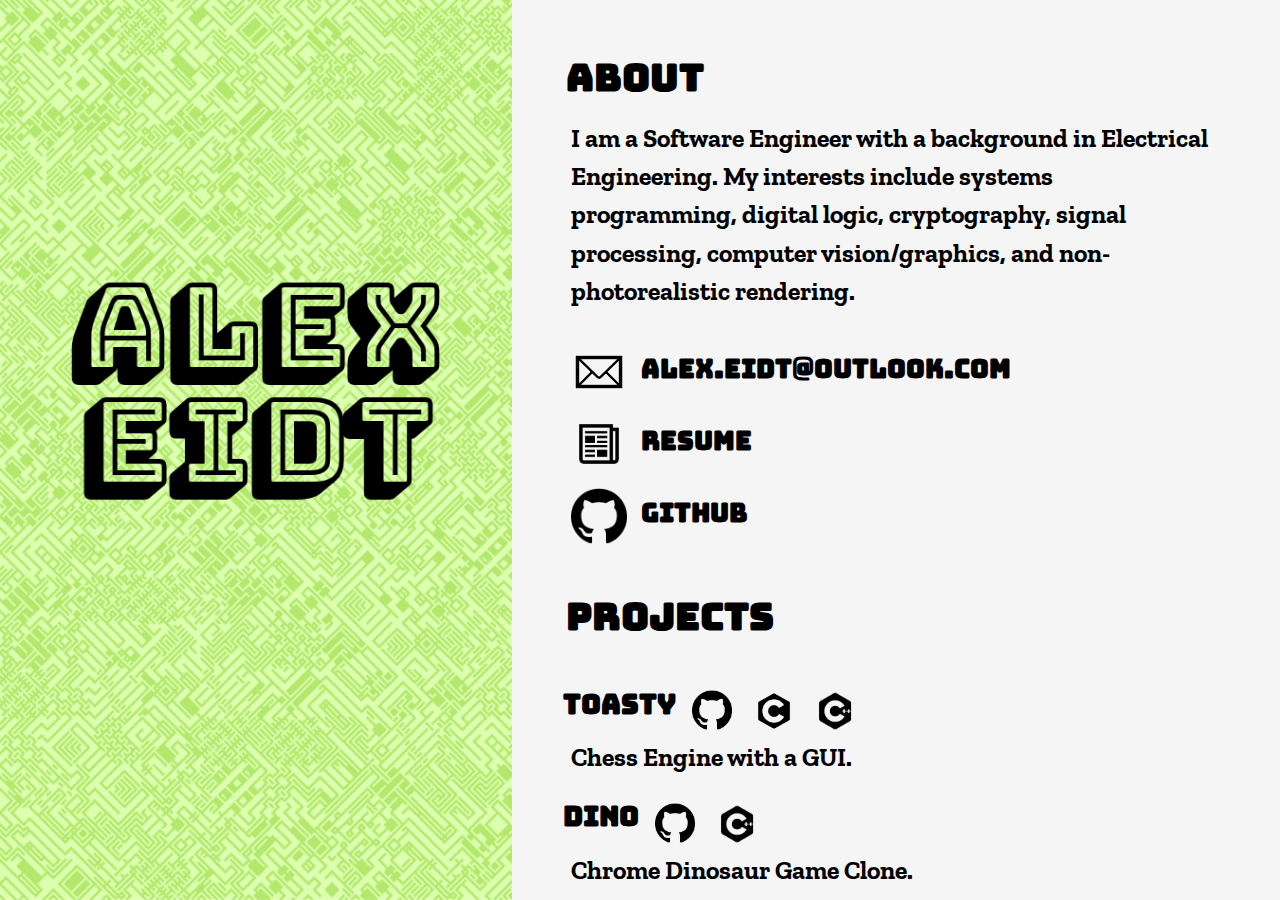
==== index.html @ 81f9ad41 "Preload background" ====
<!DOCTYPE html>
<html>
<head>
    <title>Alex Eidt</title>

    <link rel="preconnect" href="https://fonts.googleapis.com">
    <link rel="preconnect" href="https://fonts.gstatic.com" crossorigin>
    <link href="https://fonts.googleapis.com/css2?family=Zilla+Slab&display=swap" rel="stylesheet">

    <!--BootStrap-->
    <meta name="viewport" content="width=device-width, initial-scale=1">
    <script
        src="https://code.jquery.com/jquery-3.3.1.js"
        integrity="sha256-2Kok7MbOyxpgUVvAk/HJ2jigOSYS2auK4Pfzbm7uH60="
        crossorigin="anonymous">
    </script>
    <link rel="stylesheet" href="https://maxcdn.bootstrapcdn.com/bootstrap/4.3.1/css/bootstrap.min.css">
    <script src="https://maxcdn.bootstrapcdn.com/bootstrap/4.3.1/js/bootstrap.min.js"></script>
    <link rel="stylesheet" id="stylesheet" type="text/css" href="style.css">

    <link rel="icon" type="image/png" href="Icons/favicon.png"/>
    <script src="script.js"></script>

    <!--Preload Background Image-->
    <link rel="preload" as="image" href="pattern.png" />

</head>
<body onmousemove="drawCube(event);">
    <div class="container left">
        <div class="left-text">Alex Eidt</div>
    </div>
    <div class="container right">
        <div class="altHeader">
            <h1 data-heading="Slide">Alex Eidt</h1>
            <hr />
        </div>
        <h2>About</h2>
        <p>
            I am a Software Engineer with a background in Electrical Engineering.
            My interests include systems programming, digital logic, cryptography, signal processing, computer vision/graphics, and non-photorealistic rendering.
        </p>
        <div class="iconStack">
            <div>
                <a href="mailto:alex.eidt@outlook.com">
                    <img class="largeIcon" src="Icons/email.png" title="Email" alt="Email Icon" onmouseover="this.src='Icons/email-extended.png'" onmouseout="this.src='Icons/email.png'" />
                </a>
                <a class="removeOnMedium" href="mailto:alex.eidt@outlook.com">alex.eidt@outlook.com</a>
            </div>
            <div>
                <a href="Resume.pdf" target="_blank">
                    <img class="largeIcon" src="Icons/newspaper.png" title="Resume" alt="Resume Icon" />
                </a>
                <a class="removeOnMedium" href="Resume.pdf" target="_blank">Resume</a>
            </div>
            <div>
                <a href="https://github.com/AlexEidt" target="_blank">
                    <img class="largeIcon" src="Icons/github.png" title="GitHub" alt="GitHub Icon" />
                </a>
                <a class="removeOnMedium" href="https://github.com/AlexEidt" target="_blank">GitHub</a>
            </div>
            <!-- <div>
                <a href="https://www.youtube.com/channel/UCubwVFC0Vs1LnA7ZYpCWXew/featured" target="_blank">
                    <img class="largeIcon" src="Icons/youtube.png" title="YouTube" alt="YouTube Icon" />
                </a>
                <a class="removeOnMedium" href="https://www.youtube.com/channel/UCubwVFC0Vs1LnA7ZYpCWXew/featured" target="_blank">YouTube</a>
            </div> -->
        </div>
        <br />
        <div style="display: flex">
            <h2>Projects</h2>
            <canvas id="canvas"></canvas>
        </div>
        <br />
        <!-- <div class="projectHeader">
            <h3>Cube</h3>
            <div>
                <a href="https://github.com/AlexEidt/Cube" target="_blank">
                    <img class="projectIcon" src="Icons/github.png" title="Check out the project on GitHub!" alt="GitHub Icon" />
                </a>
                <img class="projectIcon" src="Icons/python.png" title="Built with Python" alt="Python Logo" />
            </div>
        </div>
        <p>
            Rotating Cubes and Tesseracts.
        </p> -->
        <div class="projectHeader">
            <h3>Toasty</h3>
            <div>
                <a href="https://github.com/AlexEidt/Toasty" target="_blank">
                    <img class="projectIcon" src="Icons/github.png" title="Check out the project on GitHub!" alt="GitHub Icon" />
                </a>
                <img class="projectIcon" src="Icons/C.png" title="Built with C" alt="C Logo" />
                <img class="projectIcon" src="Icons/C++.png" title="Built with C++" alt="C++ Logo" />
            </div>
        </div>
        <p>
            Chess Engine with a GUI.
        </p>
        <div class="projectHeader">
            <h3>Dino</h3>
            <div>
                <a href="https://github.com/AlexEidt/Dino" target="_blank">
                    <img class="projectIcon" src="Icons/github.png" title="Check out the project on GitHub!" alt="GitHub Icon" />
                </a>
                <!-- <a href="https://youtu.be/AWFPby-Scac" target="_blank">
                    <img class="projectIcon" src="Icons/youtube.png" title="Check out the project on YouTube!" alt="Youtube Icon" />
                </a> -->
                <img class="projectIcon" src="Icons/C++.png" title="Built with C++" alt="C++ Logo" />
            </div>
        </div>
        <p>
            Chrome Dinosaur Game Clone.
        </p>

        <div class="projectHeader">
            <h3>aio</h3>
            <div>
                <a href="https://github.com/AlexEidt/aio" target="_blank">
                    <img class="projectIcon" src="Icons/github.png" title="Check out the project on GitHub!" alt="GitHub Icon" />
                </a>
                <img class="largeIcon" src="Icons/golang.png" title="Built with Go" alt="Go Logo" />
            </div>
        </div>
        <p>
            An Audio I/O Library to Read, Write and Play Audio using
            <a href="https://ffmpeg.org/ffmpeg.html" target="_blank">FFmpeg</a>,
            <a href="https://ffmpeg.org/ffprobe.html" target="_blank">FFprobe</a> and
            <a href="https://ffmpeg.org/ffplay.html" target="_blank">FFplay</a>.
        </p>

        <div class="projectHeader">
            <h3>qr</h3>
            <div>
                <a href="https://github.com/AlexEidt/qr" target="_blank">
                    <img class="projectIcon" src="Icons/github.png" title="Check out the project on GitHub!" alt="GitHub Icon" />
                </a>
                <!-- <a href="https://youtube.com/shorts/8UkQl_EF1aU" target="_blank">
                    <img class="projectIcon" src="Icons/youtube.png" title="Check out the project on YouTube!" alt="Youtube Icon" />
                </a> -->
                <img class="largeIcon" src="Icons/golang.png" title="Built with Go" alt="Go Logo" />
            </div>
        </div>
        <p>
            QR Code Generator built in pure Go.
        </p>

        <div class="projectHeader">
            <h3>Fractal Explorer</h3>
            <div>
                <a href="https://github.com/AlexEidt/Fractal-Explorer" target="_blank">
                    <img class="projectIcon" src="Icons/github.png" title="Check out the project on GitHub!" alt="GitHub Icon" />
                </a>
                <!-- <a href="https://youtu.be/YYDI2-Y84Co" target="_blank">
                    <img class="projectIcon" src="Icons/youtube.png" title="Check out the project on YouTube!" alt="Youtube Icon" />
                </a> -->
                <img class="projectIcon" src="Icons/python.png" title="Built with Python" alt="Python Logo" />
            </div>
        </div>
        <p>
            Escape-Time Fractal Explorer for Mandelbrot and Julia Sets.
        </p>

        <div class="projectHeader">
            <h3>Quart</h3>
            <div>
                <a href="https://github.com/AlexEidt/Quart" target="_blank">
                    <img class="projectIcon" src="Icons/github.png" title="Check out the project on GitHub!" alt="GitHub Icon" />
                </a>
                <!-- <a href="https://youtu.be/5lEGKCecT-Q" target="_blank">
                    <img class="projectIcon" src="Icons/youtube.png" title="Check out the project on YouTube!" alt="Youtube Icon" />
                </a> -->
                <img class="projectIcon" src="Icons/python.png" title="Built with Python" alt="Python Logo" />
            </div>
        </div>
        <p>
            Quadtree Image Art.
        </p>

        <div class="projectHeader">
            <h3>Pencil</h3>
            <div>
                <a href="https://github.com/AlexEidt/Pencil" target="_blank">
                    <img class="projectIcon" src="Icons/github.png" title="Check out the project on GitHub!" alt="GitHub Icon" />
                </a>
                <!-- <a href="https://youtu.be/1DDuwrpiAt8" target="_blank">
                    <img class="projectIcon" src="Icons/youtube.png" title="Check out the project on YouTube!" alt="Youtube Icon" />
                </a> -->
                <img class="projectIcon" src="Icons/kotlin.png" title="Built with Kotlin" alt="Kotlin Logo" />
            </div>
        </div>
        <p>
            Pencil Sketch Renderer.
        </p>

        <!-- <div class="projectHeader">
            <a href="https://alexeidt.github.io/EE475/kickstarter.html" target="_blank">
                <h3>PillPal</h3>
            </a>
            <div>
                <img class="projectIcon" src="Icons/flutter.png" title="Built with Flutter" alt="Flutter Logo" />
            </div>
        </div>
        <p>
            For my <a href="https://alexeidt.pythonanywhere.com/EE475" target="_blank">EE475</a> class,
            my team and I created a smart Pill Bottle called PillPal. It is a physical pill bottle and app
            combination that monitors medication usage and provides a smart reminder system.
            It has a bluetooth module that can be used to locate the bottle via the app if it is lost.
            I was the lead app developer for this project.
        </p> -->

        <div class="projectHeader">
            <h3>CPU</h3>
            <div>
                <!--
                <a href="https://github.com/AlexEidt/CPU" target="_blank">
                    <img class="projectIcon" src="Icons/github.png" title="Check out the project on GitHub!" alt="GitHub Icon" />
                </a>-->
                <img class="largeIcon" src="Icons/verilog.png" title="Built with System Verilog" alt="System Verilog Logo" />
            </div>
        </div>
        <p>
            For my <a href="https://alexeidt.pythonanywhere.com/EE469/" target="_blank">EE 469</a> class,
            I built a 64-Bit 5 Stage Pipelined ARM CPU.
        </p>

        <div class="projectHeader">
            <h3>Vidio</h3>
            <div>
                <a href="https://github.com/AlexEidt/Vidio" target="_blank">
                    <img class="projectIcon" src="Icons/github.png" title="Check out the project on GitHub!" alt="GitHub Icon" />
                </a>
                <img class="largeIcon" src="Icons/golang.png" title="Built with Go" alt="Go Logo" />
            </div>
        </div>
        <p>
            Simple, Cross-Platform Video I/O and Streaming library using <a href="https://www.ffmpeg.org/" target="_blank">FFmpeg</a>.
        </p>

        <!-- <div class="projectHeader">
            <h3>Amaze</h3>
            <div>
                <a href="https://github.com/AlexEidt/Amaze" target="_blank">
                    <img class="projectIcon" src="Icons/github.png" title="Check out the project on GitHub!" alt="GitHub Icon" />
                </a>
                <a href="https://youtu.be/RDQ7rYMY5eg" target="_blank">
                    <img class="projectIcon" src="Icons/youtube.png" title="Check out the project on YouTube!" alt="Youtube Icon" />
                </a>
                <img class="largeIcon" src="Icons/golang.png" title="Built with Go" alt="Go Logo" />
            </div>
        </div>
        <p>
            A Maze Pattern generator using the <a href="http://mazeletter.xyz/" target="_blank">MazeLetter</a> font.
        </p> -->

        <div class="projectHeader">
            <h3>Karve</h3>
            <div>
                <a href="https://github.com/AlexEidt/Karve" target="_blank">
                    <img class="projectIcon" src="Icons/github.png" title="Check out the project on GitHub!" alt="GitHub Icon" />
                </a>
                <!-- <a href="https://youtu.be/-oTGqBRkdy0" target="_blank">
                    <img class="projectIcon" src="Icons/youtube.png" title="Check out the project on YouTube!" alt="Youtube Icon" />
                </a> -->
                <img class="projectIcon" src="Icons/java.png" title="Built with Java" alt="Java Logo" />
            </div>
        </div>
        <p>
            Real-time Seam Carving with object removal.
        </p>

        <div class="projectHeader">
            <h3>ASCII Video</h3>
            <div>
                <a href="https://github.com/AlexEidt/ASCII-Video" target="_blank">
                    <img class="projectIcon" src="Icons/github.png" title="Check out the project on GitHub!" alt="GitHub Icon" />
                </a>
                <a href="https://youtu.be/SzqKClkCi_0" target="_blank">
                    <img class="projectIcon" src="Icons/youtube.png" title="Check out the project on YouTube!" alt="Youtube Icon" />
                </a>
                <img class="projectIcon" src="Icons/python.png" title="Built with Python" alt="Python Logo" />
            </div>
        </div>
        <p>
            A blazing fast ASCII Video and Image Renderer.
        </p>

        <div class="projectHeader">
            <h3>Side-Scroller</h3>
            <div>
                <!--
                <a href="https://github.com/AlexEidt/Side-Scroller" target="_blank">
                    <img class="projectIcon" src="Icons/github.png" title="Check out the project on GitHub!" alt="GitHub Icon" />
                </a>-->
                <a href="https://youtu.be/5JxGhRVQ_Ns" target="_blank">
                    <img class="projectIcon" src="Icons/youtube.png" title="Check out the project on YouTube!" alt="Youtube Icon" />
                </a>
                <img class="largeIcon" src="Icons/verilog.png" title="Built with System Verilog" alt="System Verilog Logo" />
            </div>
        </div>
        <p>
            For my <a href="https://alexeidt.pythonanywhere.com/EE371/" target="_blank">EE 371</a> final project,
            my partner and I implemented a side-scroller game on a FPGA on an Altera DE1 SoC board.
        </p>

        <div class="projectHeader">
            <h3>Game of Life Simulator</h3>
            <div>
                <a href="https://github.com/AlexEidt/Game-of-Life-Simulator" target="_blank">
                    <img class="projectIcon" src="Icons/github.png" title="Check out the project on GitHub!" alt="GitHub Icon" />
                </a>
                <!-- <a href="https://youtu.be/TAyOt6cEmAI" target="_blank">
                    <img class="projectIcon" src="Icons/youtube.png" title="Check out the project on YouTube!" alt="Youtube Icon" />
                </a> -->
                <img class="projectIcon" src="Icons/kotlin.png" title="Built with Kotlin" alt="Kotlin Icon" />
            </div>
        </div>
        <p>
            Conways Game of Life Simulator with image and video recording.
        </p>

        <!-- <div class="projectHeader">
            <a href= "https://github.com/AlexEidt/Directory-Grapher/wiki" target="_blank">
                <h3>Directory Grapher</h3>
            </a>
            <div>
                <a href="https://github.com/AlexEidt/Directory-Grapher" target="_blank">
                    <img class="projectIcon" src="Icons/github.png" title="Check out the project on GitHub!" alt="GitHub Icon" />
                </a>
                <a href="https://www.youtube.com/watch?v=zlxg3gx0A_0" target="_blank">
                    <img class="projectIcon" src="Icons/youtube.png" title="Check out the project on YouTube!" alt="Youtube Icon" />
                </a>
                <img class="projectIcon" src="Icons/python.png" title="Built with Python" alt="Python Icon" />
            </div>
        </div>
        <p>
            Recursively visualizes the structure of directories.
        </p> -->

        <!-- <div class="projectHeader">
            <h3>Website</h3>
            <div>
                <a href="https://github.com/AlexEidt/AlexEidt.github.io" target="_blank">
                    <img class="projectIcon" src="Icons/github.png" title="Check out the project on GitHub!" alt="GitHub Icon" />
                </a>
                <img class="projectIcon" src="Icons/javascript.png" title="Built with JavaScript" alt="JavaScript Icon" />
            </div>
        </div>
        <p>
            My Personal Website! A repository of information about me.
        </p> -->

        <div class="projectHeader">
            <h3>Word Search Generator</h3>
            <div>
                <a href="https://github.com/AlexEidt/WordSearch" target="_blank">
                    <img class="projectIcon" src="Icons/github.png" title="Check out the project on GitHub!" alt="GitHub Icon" />
                </a>
                <!-- <a href="https://youtu.be/Uo4lmT6xIDQ" target="_blank">
                    <img class="projectIcon" src="Icons/youtube.png" title="Check out the project on YouTube!" alt="Youtube Icon" />
                </a> -->
                <img class="projectIcon" src="Icons/python.png" title="Built with Python" alt="Python Icon" />
            </div>
        </div>
        <p>
            A Word Search Generator with a GUI.
        </p>

        <!-- <div class="projectHeader">
            <h3>Frogger</h3>
            <div>
                
                <a href="https://github.com/AlexEidt/Frogger" target="_blank">
                    <img class="projectIcon" src="Icons/github.png" title="Check out the project on GitHub!" alt="GitHub Icon" />
                </a>
                <a href="https://youtu.be/7PtEgpOFYQU" target="_blank">
                    <img class="projectIcon" src="Icons/youtube.png" title="Check out the project on YouTube!" alt="Youtube Icon" />
                </a>
                <img class="largeIcon" src="Icons/verilog.png" title="Built with System Verilog" alt="System Verilog Logo" />
            </div>
        </div>
        <p>
            Frogger is an old classic where the player needs to avoid oncoming traffic to safely cross the road.
            I chose to implement this game on a FPGA on an Altera DE1 SoC Board for my
            <a href="https://alexeidt.pythonanywhere.com/EE271/" target="_blank">EE 271</a> final project.
        </p> -->

        <div class="projectHeader">
            <a href="https://alexeidt.pythonanywhere.com/" target="_blank">
                <h3>UW Course Planner</h3>
            </a>
            <div>
                <a href="https://github.com/AlexEidt/UW-Course-Planner" target="_blank">
                    <img class="projectIcon" src="Icons/github.png" title="Check out the project on GitHub!" alt="GitHub Icon" />
                </a>
                <img class="projectIcon" src="Icons/python.png" title="Built with Python" alt="Python Icon" />
                <img class="projectIcon" src="Icons/javascript.png" title="Built with JavaScript" alt="Javascript Icon" />
                <img class="projectIcon" src="Icons/bootstrap.png" title="Built with Bootstrap" alt="Bootstrap Icon" />
            </div>
        </div>
        <p>
            A web app with geospatial schedule visualization on a campus map, recursive course prerequisite tree generation
            and course keyword search for courses offered at UW.
        </p>

        <!-- <div class="projectHeader">
            <h3>Basketball Statistics Tracking</h3>
            <div>
                <a href="https://github.com/AlexEidt/Basketball-Statistics-Tracking" target="_blank">
                    <img class="projectIcon" src="Icons/github.png" title="Check out the project on GitHub!" alt="GitHub Icon" />
                </a>
                <img class="projectIcon" src="Icons/java.png" title="Built with Java" alt="Java Icon" />
            </div>
        </div>
        <p>
            To keep track of player statistics for my Intramural Basketball Team, I built an application using
            Java Swing to create an intuitive UI for creating teams and adding statistics.
        </p> -->

        <h2>Interests</h2>
        <div style="padding: 0.5rem"></div>
        <div>
            <img class="largeIcon" src="Icons/basketball.png" alt="Basketball Icon" />
            Basketball.
        </div>
        <div>
            <img class="largeIcon" src="Icons/bvb.png" alt="Borussia Dortmund Logo" />
            Football. Dortmund!
        </div>
        <div>
            <img class="largeIcon" src="Icons/piano.png" alt="Piano Icon" onmouseover="this.src='Icons/piano-playing.gif'" onmouseout="this.src='Icons/piano.png'" />
            Piano.
        </div>
        <div>
            <img class="largeIcon" src="Icons/biking.png" alt="Bike Icon" />
            Biking. Exercise and exploration.
        </div>
        <div>
            <img class="largeIcon" src="Icons/python.png" alt="Python Icon" onmouseover="this.src='Icons/formalMagic.png'" onmouseout="this.src='Icons/python.png'" />
            Coding. Go, Python, C, Kotlin.
        </div>
        <br />
        <br />
        The design of this website was inspired by <a href="http://sub.mersion.cc/" target="_blank">sub.mersion.cc</a>.
        <br />
        <br />
        <a href="https://creativecommons.org/licenses/by/4.0/" id="copyright" target="_blank">&copy Alex Eidt</a>
        <br />
    </div>
</body>
</html>
---- style.css ----
html {
    max-width: 100%;
    overflow-x: hidden;
}

::selection {
    background: rgb(221, 255, 176); /* WebKit/Blink Browsers */
  }
::-moz-selection {
    background: rgb(221, 255, 176); /* Gecko Browsers */
}

/* bungee-regular - latin */
@font-face {
    font-family: 'Bungee';
    font-style: normal;
    src: url('Fonts/bungee-v11-latin-regular.eot'); /* IE9 Compat Modes */
    src: local(''),
         url('Fonts/bungee-v11-latin-regular.eot?#iefix') format('embedded-opentype'), /* IE6-IE8 */
         url('Fonts/bungee-v11-latin-regular.woff2') format('woff2'), /* Super Modern Browsers */
         url('Fonts/bungee-v11-latin-regular.woff') format('woff'), /* Modern Browsers */
         url('Fonts/bungee-v11-latin-regular.ttf') format('truetype'), /* Safari, Android, iOS */
         url('Fonts/bungee-v11-latin-regular.svg#Bungee') format('svg'); /* Legacy iOS */
}

/* bungee-shade-regular - latin */
@font-face {
    font-family: 'Bungee Shade';
    font-style: normal;
    src: url('Fonts/bungee-shade-v11-latin-regular.eot'); /* IE9 Compat Modes */
    src: local(''),
         url('Fonts/bungee-shade-v11-latin-regular.eot?#iefix') format('embedded-opentype'), /* IE6-IE8 */
         url('Fonts/bungee-shade-v11-latin-regular.woff2') format('woff2'), /* Super Modern Browsers */
         url('Fonts/bungee-shade-v11-latin-regular.woff') format('woff'), /* Modern Browsers */
         url('Fonts/bungee-shade-v11-latin-regular.ttf') format('truetype'), /* Safari, Android, iOS */
         url('Fonts/bungee-shade-v11-latin-regular.svg#BungeeShade') format('svg'); /* Legacy iOS */
  }

body {
    font-family: 'Zilla Slab', sans-serif;
    color: black;
    font-size: 1.6rem;
    font-weight: bold;
    background-color: whitesmoke;
    margin: 0;
    transition: 0.7s;
}

canvas {
    /* background-color:#5896ec; */
    background-color: rgba(0, 0, 0, 0);
    height: 3rem;
}

.container {
    height: 100%;
    position: fixed;
    z-index: 1;
    top: 0;
}
  
/* Left side. */
.left {
    left: 0;
    display: flex;
    height: 100%;
    width: 0%;

    padding-top: 30vh;
    padding-bottom: 5rem;
    background-image: url('pattern.png');

    /* Alternate Background Colors. */
    /*background-color: #ff4040;*/
    /*background-color: #0004ff;*/
    /*background-color: black;*/
    /*background-color: #c9cf86;*/
    /*background-color: #766d7a;*/
    /*background-color: #f59642;
    /*background-color: #5896ec;*/

    background-size: cover;
    background-repeat: repeat-x;
    background-position: center;
    will-change: transform;
    
    color: black;
    overflow-y: scroll;
    display: block;
    transform: '';
}

.left-text {
    text-align: center;
    font-size: 9vw;
    font-family: 'Bungee Shade', sans-serif;
    line-height: 1;
    animation: fadein 4s;
    -moz-animation: fadein 4s; /* Firefox */
    -webkit-animation: fadein 4s; /* Safari and Chrome */
    -o-animation: fadein 4s; /* Opera */
}

@keyframes fadein {
    from { opacity: 0; }
    to   { opacity: 1; }
}

/* Firefox < 16 */
@-moz-keyframes fadein {
    from { opacity: 0; }
    to   { opacity: 1; }
}

/* Safari, Chrome and Opera > 12.1 */
@-webkit-keyframes fadein {
    from { opacity: 0; }
    to   { opacity: 1; }
}

/* Internet Explorer */
@-ms-keyframes fadein {
    from { opacity: 0; }
    to   { opacity: 1; }
}

/* Right side. */
.right {
    right: 0;
    width: 100%;
    padding: 2em;
    background-color: whitesmoke;
    overflow-y: scroll;
    z-index: 1;
    transition: '';
    background-size: 40em;
}

/* Hide scrollbar for Chrome, Safari and Opera. */
.left::-webkit-scrollbar, .right::-webkit-scrollbar {
    display: none;
}

h1 {
    font-family: 'Bungee', sans-serif;
    text-align: center;
    font-weight: bolder;
    color: black;
    padding-top: 5vh;
    padding-bottom: 1vh;
    font-size: 3.5rem;
}

h2 {
    font-family: 'Bungee', sans-serif;
    font-weight: bold;
    font-size: 2.4rem;
    padding: 0.2rem;
    display: inline-block;
    position: relative;
}

h2:after {
    content: '';
    position: absolute;
    width: 100%;
    transform: scaleX(0);
    height: 0.4rem;
    bottom: 0;
    left: 0;
    background-color: black;
    transform-origin: bottom right;
    transition: transform 0.25s ease-out;
}
  
h2:hover:after {
    transform: scaleX(1);
    transform-origin: bottom left;
}

h3 {
    font-family: 'Bungee', sans-serif;
    font-weight: bold;
    font-size: 1.7rem;
}

hr {
    border: 2px solid black;
}

p {
    padding: 0.5rem;
}

/* Email, Resume, GitHub, LinkedIn and Hobbies Icons. */
img.largeIcon {
    width: 4.5rem;
    padding: 0.5rem;
}

a:link, a:active, a:hover, a:visited {
    font-family: 'Bungee', sans-serif;
    color: inherit;
    text-decoration: none;
    font-weight: bold;
}

a:hover {
    font-style: italic;
}

/* Image links get hover effect. */
a img:hover, .blurOnHover:hover {
    transition: 0.4s;
    -webkit-filter: blur(1px);
    filter: blur(1px);
    cursor: pointer;
}

/* Icons that are inverted get blur hover effect. */
.invertedLink:hover {
    /* The following filters approximate the "whitesmoke" color. */
    transition: 0.4s;
    -webkit-filter: blur(1px) invert(100%) sepia(3%) saturate(77%) hue-rotate(355deg) brightness(111%) contrast(92%);
    filter: blur(1px) invert(100%) sepia(3%) saturate(77%) hue-rotate(355deg) brightness(111%) contrast(92%);
    cursor: pointer;
}

/* Elements to remove on various screen sizes. */
.removeOnSmall, .removeOnMedium, .removeOnLarge {
    display: none;
}

/* Alt header appears on smaller screen sizes/ */
div.altHeader {
    font-family: 'Bungee', sans-serif;
    font-size: 15vw;
    line-height: 1;
    display: block;
}

/* Email, Resume, GitHub, LinkedIn and Hobbies Icons. */
div.iconStack {
    display: flex;
    flex-wrap: wrap;
}

/* Project Header with Icons. */
div.projectHeader {
    display: block;
}

/* Project Icons. */
img.projectIcon {
    width: 3.5rem;
    max-height: 2.5rem;
    padding-left: 1rem;
}

/* For images that should be inverted. */
.invert {
    /* The following filters approximate the "whitesmoke" color. */
    -webkit-filter: invert(100%) sepia(3%) saturate(77%) hue-rotate(355deg) brightness(111%) contrast(92%);
    filter: invert(100%) sepia(3%) saturate(77%) hue-rotate(355deg) brightness(111%) contrast(92%);
}

/* For elements that should be centered. */
.centered {
    display: block;
    margin-left: auto;
    margin-right: auto;
}

/* For elements whose text should be centered. */
.text-center {
    text-align: center;
}

/* Elements to be hidden. */
.hidden {
    display: none;
}

/* Reformat website for smaller screen sizes */
@media only screen and (min-width: 550px) {
    .left {
        width: 40%;
        transition: width 2s;
    }
    .right {
        width: 60%;
        background: whitesmoke;
        transition: width 2s;
    }
    h1 {
        font-size: 3.5rem;
        padding-top: 30vh;
        color: inherit;
    }
    div.altHeader {
        display: none;
    }
    img.mainFrame {
        padding-top: 35vh;
        width: 75%;
    }
    /* Elements that act as links, but aren't. */
    .link {
        color: inherit;
        text-decoration: none;
        font-weight: bold;
    }
    .link:hover {
        font-style: italic;
        cursor: pointer;
    }
    .removeOnSmall {
        display: inline;
    }
}

@media only screen and (min-width: 650px) {
    .removeOnMedium {
        display: inline;
    }
    div.iconStack {
        display: block;
    }
}

/* Shift Project Icons underneath Project Headers. */
@media only screen and (min-width: 950px) {
    div.projectHeader {
        display: flex;
    }
    .left-content {
        width: 85%;
    }
    .removeOnLarge {
        display: inline;
    }
    .addOnLarge {
        display: none;
    }
}
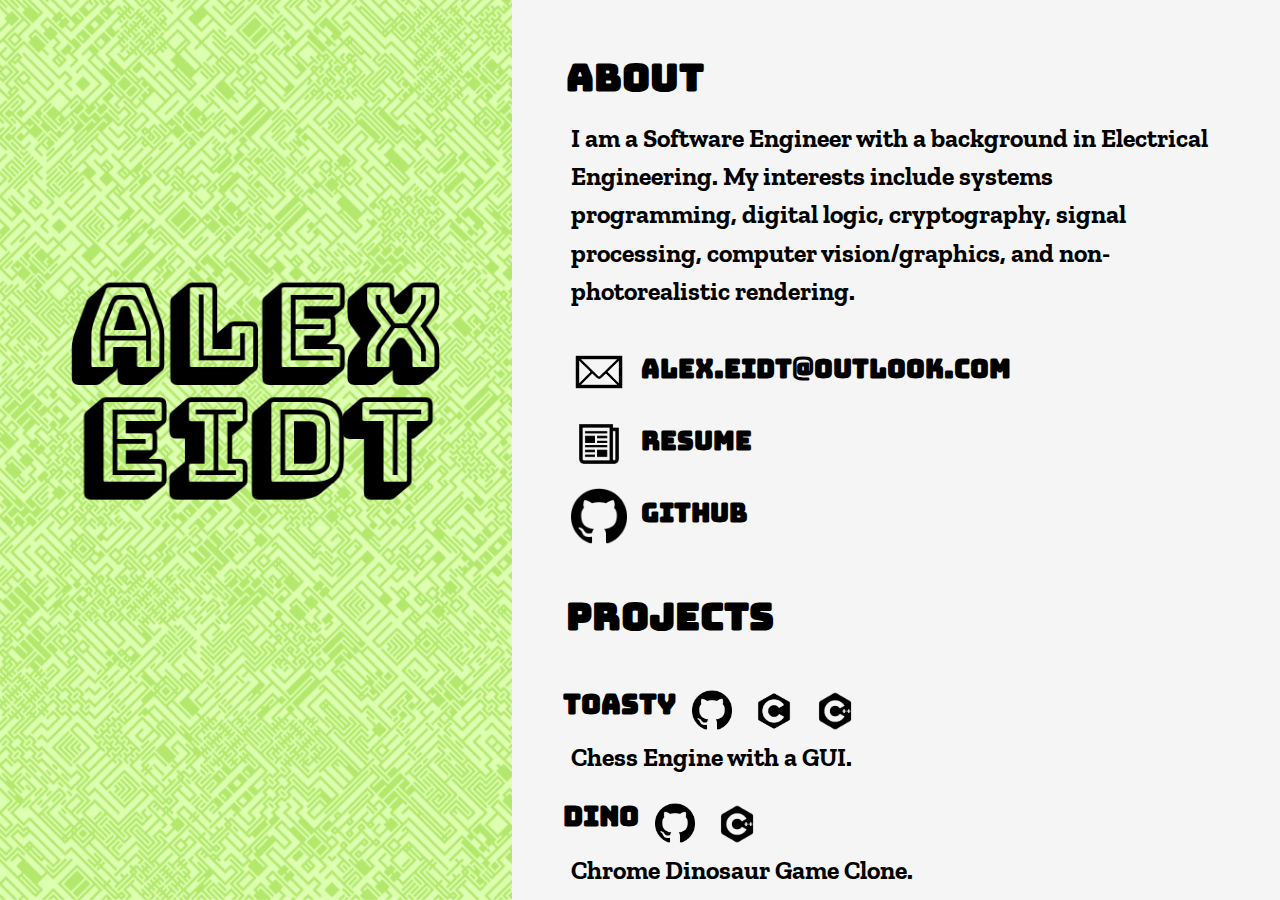
==== commit f65a367f: "Added QR Code" ====
--- a/index.html
+++ b/index.html
@@ -23,7 +23,7 @@
 
     <!--Preload Background Image-->
     <link rel="preload" as="image" href="pattern.png" />
-
+ 
 </head>
 <body onmousemove="drawCube(event);">
     <div class="container left">
@@ -84,7 +84,12 @@
             Rotating Cubes and Tesseracts.
         </p> -->
         <div class="projectHeader">
-            <h3>Toasty</h3>
+            <h3 class="link">
+                Toasty
+                <span>
+                    <video poster="Projects/Chess.png"></video>
+                </span>
+            </h3>
             <div>
                 <a href="https://github.com/AlexEidt/Toasty" target="_blank">
                     <img class="projectIcon" src="Icons/github.png" title="Check out the project on GitHub!" alt="GitHub Icon" />
@@ -97,7 +102,14 @@
             Chess Engine with a GUI.
         </p>
         <div class="projectHeader">
-            <h3>Dino</h3>
+            <h3 class="link">
+                Dino
+                <span>
+                    <video controls preload="auto">
+                        <source src="Projects/Dino.mp4" type="video/mp4">
+                    </video>
+                </span>
+            </h3>
             <div>
                 <a href="https://github.com/AlexEidt/Dino" target="_blank">
                     <img class="projectIcon" src="Icons/github.png" title="Check out the project on GitHub!" alt="GitHub Icon" />
@@ -129,7 +141,12 @@
         </p>
 
         <div class="projectHeader">
-            <h3>qr</h3>
+            <h3 class="link">
+                qr
+                <span>
+                    <video poster="Projects/QR.png"></video>
+                </span>
+            </h3>
             <div>
                 <a href="https://github.com/AlexEidt/qr" target="_blank">
                     <img class="projectIcon" src="Icons/github.png" title="Check out the project on GitHub!" alt="GitHub Icon" />
@@ -145,40 +162,54 @@
         </p>
 
         <div class="projectHeader">
-            <h3>Fractal Explorer</h3>
+            <h3 class="link">
+                Fractal Explorer
+                <span>
+                    <video poster="Projects/Fractals.png"></video>
+                </span>
+            </h3>
             <div>
                 <a href="https://github.com/AlexEidt/Fractal-Explorer" target="_blank">
                     <img class="projectIcon" src="Icons/github.png" title="Check out the project on GitHub!" alt="GitHub Icon" />
                 </a>
-                <!-- <a href="https://youtu.be/YYDI2-Y84Co" target="_blank">
+                <a href="https://youtu.be/YYDI2-Y84Co" target="_blank">
+                    <img class="projectIcon" src="Icons/youtube.png" title="Check out the project on YouTube!" alt="Youtube Icon" />
+                </a>
+                <img class="projectIcon" src="Icons/python.png" title="Built with Python" alt="Python Logo" />
+            </div>
+        </div>
+        <p>
+            Escape-Time Fractal Explorer for Mandelbrot and Julia Sets.
+        </p>
+
+        <div class="projectHeader">
+            <h3 class="link">
+                Quart
+                <span>
+                    <video poster="Projects/Quart.png"></video>
+                </span>
+            </h3>
+            <div>
+                <a href="https://github.com/AlexEidt/Quart" target="_blank">
+                    <img class="projectIcon" src="Icons/github.png" title="Check out the project on GitHub!" alt="GitHub Icon" />
+                </a>
+                <!-- <a href="https://youtu.be/5lEGKCecT-Q" target="_blank">
                     <img class="projectIcon" src="Icons/youtube.png" title="Check out the project on YouTube!" alt="Youtube Icon" />
                 </a> -->
                 <img class="projectIcon" src="Icons/python.png" title="Built with Python" alt="Python Logo" />
             </div>
         </div>
         <p>
-            Escape-Time Fractal Explorer for Mandelbrot and Julia Sets.
-        </p>
-
-        <div class="projectHeader">
-            <h3>Quart</h3>
-            <div>
-                <a href="https://github.com/AlexEidt/Quart" target="_blank">
-                    <img class="projectIcon" src="Icons/github.png" title="Check out the project on GitHub!" alt="GitHub Icon" />
-                </a>
-                <!-- <a href="https://youtu.be/5lEGKCecT-Q" target="_blank">
-                    <img class="projectIcon" src="Icons/youtube.png" title="Check out the project on YouTube!" alt="Youtube Icon" />
-                </a> -->
-                <img class="projectIcon" src="Icons/python.png" title="Built with Python" alt="Python Logo" />
-            </div>
-        </div>
-        <p>
             Quadtree Image Art.
         </p>
 
         <div class="projectHeader">
-            <h3>Pencil</h3>
-            <div>
+            <h3 class="link">
+                Pencil
+                <span>
+                    <video poster="Projects/Pencil.jpg"></video>
+                </span>
+            </h3>            <div>
                 <a href="https://github.com/AlexEidt/Pencil" target="_blank">
                     <img class="projectIcon" src="Icons/github.png" title="Check out the project on GitHub!" alt="GitHub Icon" />
                 </a>
@@ -192,22 +223,6 @@
             Pencil Sketch Renderer.
         </p>
 
-        <!-- <div class="projectHeader">
-            <a href="https://alexeidt.github.io/EE475/kickstarter.html" target="_blank">
-                <h3>PillPal</h3>
-            </a>
-            <div>
-                <img class="projectIcon" src="Icons/flutter.png" title="Built with Flutter" alt="Flutter Logo" />
-            </div>
-        </div>
-        <p>
-            For my <a href="https://alexeidt.pythonanywhere.com/EE475" target="_blank">EE475</a> class,
-            my team and I created a smart Pill Bottle called PillPal. It is a physical pill bottle and app
-            combination that monitors medication usage and provides a smart reminder system.
-            It has a bluetooth module that can be used to locate the bottle via the app if it is lost.
-            I was the lead app developer for this project.
-        </p> -->
-
         <div class="projectHeader">
             <h3>CPU</h3>
             <div>
@@ -253,23 +268,33 @@
         </p> -->
 
         <div class="projectHeader">
-            <h3>Karve</h3>
+            <h3 class="link">
+                Karve
+                <span>
+                    <video poster="Projects/Karve.jpg"></video>
+                </span>
+            </h3>
             <div>
                 <a href="https://github.com/AlexEidt/Karve" target="_blank">
                     <img class="projectIcon" src="Icons/github.png" title="Check out the project on GitHub!" alt="GitHub Icon" />
                 </a>
-                <!-- <a href="https://youtu.be/-oTGqBRkdy0" target="_blank">
-                    <img class="projectIcon" src="Icons/youtube.png" title="Check out the project on YouTube!" alt="Youtube Icon" />
-                </a> -->
+                <a href="https://youtu.be/-oTGqBRkdy0" target="_blank">
+                    <img class="projectIcon" src="Icons/youtube.png" title="Check out the project on YouTube!" alt="Youtube Icon" />
+                </a>
                 <img class="projectIcon" src="Icons/java.png" title="Built with Java" alt="Java Logo" />
             </div>
         </div>
         <p>
-            Real-time Seam Carving with object removal.
-        </p>
-
-        <div class="projectHeader">
-            <h3>ASCII Video</h3>
+            Real-time Seam Carving with object removal on a GUI.
+        </p>
+
+        <div class="projectHeader">
+            <h3 class="link">
+                ASCII Video
+                <span>
+                    <video poster="Projects/ASCII.jpg"></video>
+                </span>
+            </h3>
             <div>
                 <a href="https://github.com/AlexEidt/ASCII-Video" target="_blank">
                     <img class="projectIcon" src="Icons/github.png" title="Check out the project on GitHub!" alt="GitHub Icon" />
@@ -281,19 +306,26 @@
             </div>
         </div>
         <p>
-            A blazing fast ASCII Video and Image Renderer.
-        </p>
-
-        <div class="projectHeader">
-            <h3>Side-Scroller</h3>
+            A real-time color ASCII Video and Image renderer.
+        </p>
+
+        <div class="projectHeader">
+            <h3 class="link">
+                Side-Scroller
+                <span>
+                    <video controls preload="auto">
+                        <source src="Projects/Side-Scroller.mp4" type="video/mp4">
+                    </video>
+                </span>
+            </h3>
             <div>
                 <!--
                 <a href="https://github.com/AlexEidt/Side-Scroller" target="_blank">
                     <img class="projectIcon" src="Icons/github.png" title="Check out the project on GitHub!" alt="GitHub Icon" />
                 </a>-->
-                <a href="https://youtu.be/5JxGhRVQ_Ns" target="_blank">
-                    <img class="projectIcon" src="Icons/youtube.png" title="Check out the project on YouTube!" alt="Youtube Icon" />
-                </a>
+                <!-- <a href="https://youtu.be/5JxGhRVQ_Ns" target="_blank">
+                    <img class="projectIcon" src="Icons/youtube.png" title="Check out the project on YouTube!" alt="Youtube Icon" />
+                </a> -->
                 <img class="largeIcon" src="Icons/verilog.png" title="Built with System Verilog" alt="System Verilog Logo" />
             </div>
         </div>
@@ -303,19 +335,24 @@
         </p>
 
         <div class="projectHeader">
-            <h3>Game of Life Simulator</h3>
+            <h3 class="link">
+                Game of Life Simulator
+                <span>
+                    <video poster="Projects/GameofLife.png"></video>
+                </span>
+            </h3>
             <div>
                 <a href="https://github.com/AlexEidt/Game-of-Life-Simulator" target="_blank">
                     <img class="projectIcon" src="Icons/github.png" title="Check out the project on GitHub!" alt="GitHub Icon" />
                 </a>
-                <!-- <a href="https://youtu.be/TAyOt6cEmAI" target="_blank">
-                    <img class="projectIcon" src="Icons/youtube.png" title="Check out the project on YouTube!" alt="Youtube Icon" />
-                </a> -->
+                <a href="https://youtu.be/TAyOt6cEmAI" target="_blank">
+                    <img class="projectIcon" src="Icons/youtube.png" title="Check out the project on YouTube!" alt="Youtube Icon" />
+                </a>
                 <img class="projectIcon" src="Icons/kotlin.png" title="Built with Kotlin" alt="Kotlin Icon" />
             </div>
         </div>
         <p>
-            Conways Game of Life Simulator with image and video recording.
+            Conway's Game of Life Simulator with image and video recording.
         </p>
 
         <!-- <div class="projectHeader">
@@ -350,14 +387,19 @@
         </p> -->
 
         <div class="projectHeader">
-            <h3>Word Search Generator</h3>
+            <h3 class="link">
+                Word Search Generator
+                <span>
+                    <video poster="Projects/WordSearch.jpg"></video>
+                </span>
+            </h3>
             <div>
                 <a href="https://github.com/AlexEidt/WordSearch" target="_blank">
                     <img class="projectIcon" src="Icons/github.png" title="Check out the project on GitHub!" alt="GitHub Icon" />
                 </a>
-                <!-- <a href="https://youtu.be/Uo4lmT6xIDQ" target="_blank">
-                    <img class="projectIcon" src="Icons/youtube.png" title="Check out the project on YouTube!" alt="Youtube Icon" />
-                </a> -->
+                <a href="https://youtu.be/Uo4lmT6xIDQ" target="_blank">
+                    <img class="projectIcon" src="Icons/youtube.png" title="Check out the project on YouTube!" alt="Youtube Icon" />
+                </a>
                 <img class="projectIcon" src="Icons/python.png" title="Built with Python" alt="Python Icon" />
             </div>
         </div>
@@ -386,7 +428,12 @@
 
         <div class="projectHeader">
             <a href="https://alexeidt.pythonanywhere.com/" target="_blank">
-                <h3>UW Course Planner</h3>
+                <h3 class="link">
+                    UW Course Planner
+                    <span>
+                        <video poster="Projects/UW-Course-Planner.png"></video>
+                    </span>
+                </h3>
             </a>
             <div>
                 <a href="https://github.com/AlexEidt/UW-Course-Planner" target="_blank">
@@ -398,8 +445,8 @@
             </div>
         </div>
         <p>
-            A web app with geospatial schedule visualization on a campus map, recursive course prerequisite tree generation
-            and course keyword search for courses offered at UW.
+            A web app with geospatial schedule visualization and recursive course prerequisite tree generation for courses offered at the
+            University of Washington.
         </p>
 
         <!-- <div class="projectHeader">
--- a/style.css
+++ b/style.css
@@ -184,6 +184,30 @@
     font-size: 1.7rem;
 }
 
+h3 span video {
+    width: 50vw;
+    max-height: 35vw;
+}
+ 
+h3 span {
+    display: none;
+    animation: fadein 1s;
+    -moz-animation: fadein 1s; /* Firefox */
+    -webkit-animation: fadein 1s; /* Safari and Chrome */
+    -o-animation: fadein 1s; /* Opera */
+}
+
+h3:hover span {
+    background-color: black;
+    display: block;
+    position: absolute;
+    z-index: 1;
+    border: 0.6rem solid black;
+    border-radius: 0.5rem;
+    overflow: hidden;
+    box-shadow: 0 4px 8px 0 rgba(0, 0, 0, 0.5), 0 6px 20px 0 rgba(0, 0, 0, 0.49);
+}
+
 hr {
     border: 2px solid black;
 }
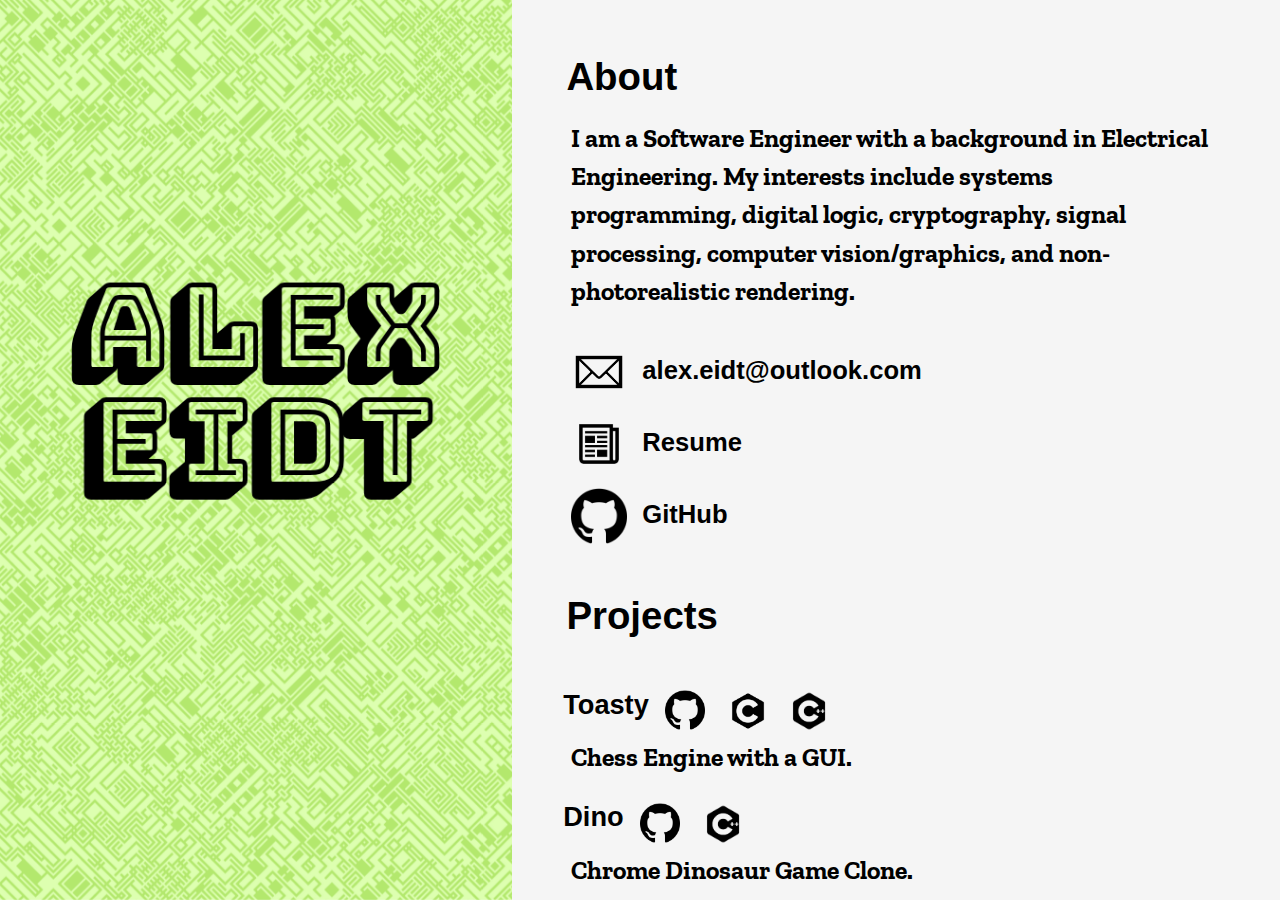
==== commit f9db3e46: "Font" ====
--- a/index.html
+++ b/index.html
@@ -200,7 +200,7 @@
             </div>
         </div>
         <p>
-            Quadtree Image Art.
+            Quadtree Image Compression.
         </p>
 
         <div class="projectHeader">
--- a/style.css
+++ b/style.css
@@ -142,7 +142,8 @@
 }
 
 h1 {
-    font-family: 'Bungee', sans-serif;
+    /* font-family: 'Bungee', sans-serif; */
+    font-family: 'Segoe UI', Tahoma, Geneva, Verdana, sans-serif;
     text-align: center;
     font-weight: bolder;
     color: black;
@@ -152,7 +153,8 @@
 }
 
 h2 {
-    font-family: 'Bungee', sans-serif;
+    /* font-family: 'Bungee', sans-serif; */
+    font-family: 'Segoe UI', Tahoma, Geneva, Verdana, sans-serif;
     font-weight: bold;
     font-size: 2.4rem;
     padding: 0.2rem;
@@ -179,7 +181,8 @@
 }
 
 h3 {
-    font-family: 'Bungee', sans-serif;
+    /* font-family: 'Bungee', sans-serif; */
+    font-family: 'Segoe UI', Tahoma, Geneva, Verdana, sans-serif;
     font-weight: bold;
     font-size: 1.7rem;
 }
@@ -223,7 +226,8 @@
 }
 
 a:link, a:active, a:hover, a:visited {
-    font-family: 'Bungee', sans-serif;
+    /* font-family: 'Bungee', sans-serif; */
+    font-family: 'Segoe UI', Tahoma, Geneva, Verdana, sans-serif;
     color: inherit;
     text-decoration: none;
     font-weight: bold;
@@ -257,7 +261,8 @@
 
 /* Alt header appears on smaller screen sizes/ */
 div.altHeader {
-    font-family: 'Bungee', sans-serif;
+    /* font-family: 'Bungee', sans-serif; */
+    font-family: 'Segoe UI', Tahoma, Geneva, Verdana, sans-serif;
     font-size: 15vw;
     line-height: 1;
     display: block;
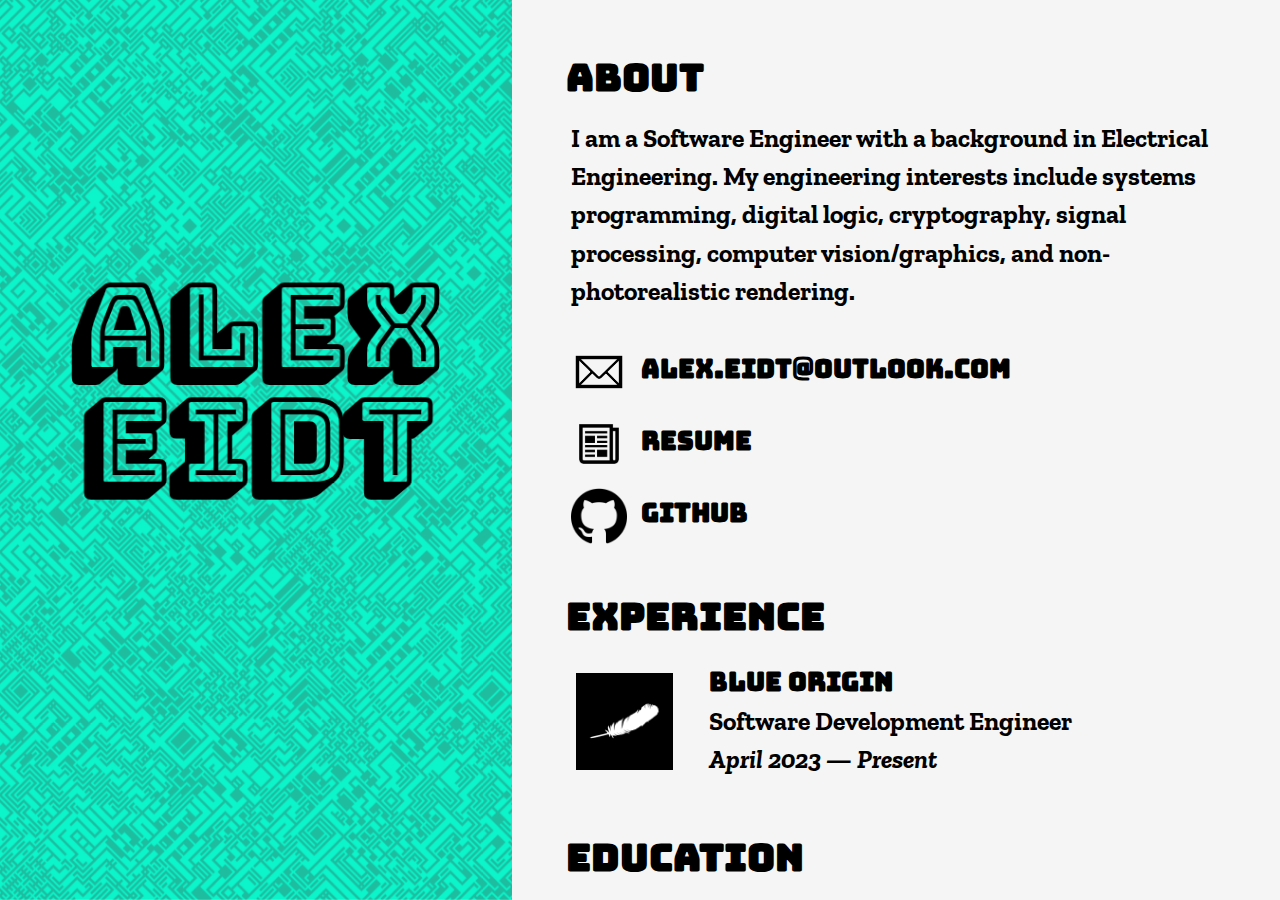
==== commit e70e7a21: "Updates" ====
--- a/index.html
+++ b/index.html
@@ -37,7 +37,7 @@
         <h2>About</h2>
         <p>
             I am a Software Engineer with a background in Electrical Engineering.
-            My interests include systems programming, digital logic, cryptography, signal processing, computer vision/graphics, and non-photorealistic rendering.
+            My engineering interests include systems programming, digital logic, cryptography, signal processing, computer vision/graphics, and non-photorealistic rendering.
         </p>
         <div class="iconStack">
             <div>
@@ -65,33 +65,83 @@
                 <a class="removeOnMedium" href="https://www.youtube.com/channel/UCubwVFC0Vs1LnA7ZYpCWXew/featured" target="_blank">YouTube</a>
             </div> -->
         </div>
+
+        <br />
+        <h2>Experience</h2>
+        <div>
+            <table>
+                <tr>
+                    <td class="tableIcon">
+                        <a href="https://www.blueorigin.com/" target="_blank">
+                            <img class="expIcon" src="Icons/blue-origin.png" title="Blue Origin" alt="Blue Origin" />
+                        </a>
+                    </td>
+                    <td>
+                        <a class="link" href="https://www.blueorigin.com/" target="_blank">Blue Origin</a>
+                        <br />
+                        Software Development Engineer
+                        <br />
+                        <i>April 2023 — Present</i>
+                    </td>
+                </tr>
+            </table>
+        </div>
+
+        <br />
+        <h2>Education</h2>
+        <div>
+            <table>
+                <tr>
+                    <td class="tableIcon">
+                        <a href="https://www.washington.edu/" target="_blank">
+                            <img class="expIcon" src="Icons/uw.png" title="University of Washington" alt="University of Washington" />
+                        </a>
+                    </td>
+                    <td>
+                        <a class="link" href="https://www.washington.edu/" target="_blank">University of Washington</a>
+                        <br />
+                        B.S. Electrical and Computer Engineering
+                        <br />
+                        <i>September 2018 — December 2021</i>
+                    </td>
+                </tr>
+            </table>
+        </div>
+
         <br />
         <div style="display: flex">
             <h2>Projects</h2>
             <canvas id="canvas"></canvas>
         </div>
         <br />
-        <!-- <div class="projectHeader">
-            <h3>Cube</h3>
-            <div>
-                <a href="https://github.com/AlexEidt/Cube" target="_blank">
-                    <img class="projectIcon" src="Icons/github.png" title="Check out the project on GitHub!" alt="GitHub Icon" />
-                </a>
-                <img class="projectIcon" src="Icons/python.png" title="Built with Python" alt="Python Logo" />
-            </div>
-        </div>
-        <p>
-            Rotating Cubes and Tesseracts.
-        </p> -->
-        <div class="projectHeader">
-            <h3 class="link">
-                Toasty
+
+        <div class="projectHeader">
+            <h3 class="link">
+                Sudoku
+                <span>
+                    <video poster="Projects/Sudoku.png"></video>
+                </span>
+            </h3>
+            <div>
+                <a href="https://github.com/AlexEidt/Sudoku" target="_blank">
+                    <img class="projectIcon" src="Icons/github.png" title="Check out the project on GitHub!" alt="GitHub Icon" />
+                </a>
+                <img class="largeIcon" src="Icons/golang.png" title="Built with Go" alt="Go Logo" />
+            </div>
+        </div>
+        <p>
+            Sudoku Solver and Generator.
+        </p>
+
+        <div class="projectHeader">
+            <h3 class="link">
+                Chess
                 <span>
                     <video poster="Projects/Chess.png"></video>
                 </span>
             </h3>
             <div>
-                <a href="https://github.com/AlexEidt/Toasty" target="_blank">
+                <a href="https://github.com/AlexEidt/Chess" target="_blank">
                     <img class="projectIcon" src="Icons/github.png" title="Check out the project on GitHub!" alt="GitHub Icon" />
                 </a>
                 <img class="projectIcon" src="Icons/C.png" title="Built with C" alt="C Logo" />
@@ -101,6 +151,7 @@
         <p>
             Chess Engine with a GUI.
         </p>
+
         <div class="projectHeader">
             <h3 class="link">
                 Dino
@@ -129,6 +180,9 @@
             <div>
                 <a href="https://github.com/AlexEidt/aio" target="_blank">
                     <img class="projectIcon" src="Icons/github.png" title="Check out the project on GitHub!" alt="GitHub Icon" />
+                </a>
+                <a href="https://ffmpeg.org/ffmpeg.html" target="_blank">
+                    <img class="projectIcon" src="Icons/ffmpeg.png" title="Built with FFmpeg" alt="FFmpeg Icon" />
                 </a>
                 <img class="largeIcon" src="Icons/golang.png" title="Built with Go" alt="Go Logo" />
             </div>
@@ -200,42 +254,7 @@
             </div>
         </div>
         <p>
-            Quadtree Image Compression.
-        </p>
-
-        <div class="projectHeader">
-            <h3 class="link">
-                Pencil
-                <span>
-                    <video poster="Projects/Pencil.jpg"></video>
-                </span>
-            </h3>            <div>
-                <a href="https://github.com/AlexEidt/Pencil" target="_blank">
-                    <img class="projectIcon" src="Icons/github.png" title="Check out the project on GitHub!" alt="GitHub Icon" />
-                </a>
-                <!-- <a href="https://youtu.be/1DDuwrpiAt8" target="_blank">
-                    <img class="projectIcon" src="Icons/youtube.png" title="Check out the project on YouTube!" alt="Youtube Icon" />
-                </a> -->
-                <img class="projectIcon" src="Icons/kotlin.png" title="Built with Kotlin" alt="Kotlin Logo" />
-            </div>
-        </div>
-        <p>
-            Pencil Sketch Renderer.
-        </p>
-
-        <div class="projectHeader">
-            <h3>CPU</h3>
-            <div>
-                <!--
-                <a href="https://github.com/AlexEidt/CPU" target="_blank">
-                    <img class="projectIcon" src="Icons/github.png" title="Check out the project on GitHub!" alt="GitHub Icon" />
-                </a>-->
-                <img class="largeIcon" src="Icons/verilog.png" title="Built with System Verilog" alt="System Verilog Logo" />
-            </div>
-        </div>
-        <p>
-            For my <a href="https://alexeidt.pythonanywhere.com/EE469/" target="_blank">EE 469</a> class,
-            I built a 64-Bit 5 Stage Pipelined ARM CPU.
+            Quadtree Image Art.
         </p>
 
         <div class="projectHeader">
@@ -244,28 +263,15 @@
                 <a href="https://github.com/AlexEidt/Vidio" target="_blank">
                     <img class="projectIcon" src="Icons/github.png" title="Check out the project on GitHub!" alt="GitHub Icon" />
                 </a>
+                <a href="https://ffmpeg.org/ffmpeg.html" target="_blank">
+                    <img class="projectIcon" src="Icons/ffmpeg.png" title="Built with FFmpeg" alt="FFmpeg Icon" />
+                </a>
                 <img class="largeIcon" src="Icons/golang.png" title="Built with Go" alt="Go Logo" />
             </div>
         </div>
         <p>
-            Simple, Cross-Platform Video I/O and Streaming library using <a href="https://www.ffmpeg.org/" target="_blank">FFmpeg</a>.
-        </p>
-
-        <!-- <div class="projectHeader">
-            <h3>Amaze</h3>
-            <div>
-                <a href="https://github.com/AlexEidt/Amaze" target="_blank">
-                    <img class="projectIcon" src="Icons/github.png" title="Check out the project on GitHub!" alt="GitHub Icon" />
-                </a>
-                <a href="https://youtu.be/RDQ7rYMY5eg" target="_blank">
-                    <img class="projectIcon" src="Icons/youtube.png" title="Check out the project on YouTube!" alt="Youtube Icon" />
-                </a>
-                <img class="largeIcon" src="Icons/golang.png" title="Built with Go" alt="Go Logo" />
-            </div>
-        </div>
-        <p>
-            A Maze Pattern generator using the <a href="http://mazeletter.xyz/" target="_blank">MazeLetter</a> font.
-        </p> -->
+            Simple, Cross-Platform Video I/O library using <a href="https://www.ffmpeg.org/" target="_blank">FFmpeg</a>.
+        </p>
 
         <div class="projectHeader">
             <h3 class="link">
@@ -306,32 +312,7 @@
             </div>
         </div>
         <p>
-            A real-time color ASCII Video and Image renderer.
-        </p>
-
-        <div class="projectHeader">
-            <h3 class="link">
-                Side-Scroller
-                <span>
-                    <video controls preload="auto">
-                        <source src="Projects/Side-Scroller.mp4" type="video/mp4">
-                    </video>
-                </span>
-            </h3>
-            <div>
-                <!--
-                <a href="https://github.com/AlexEidt/Side-Scroller" target="_blank">
-                    <img class="projectIcon" src="Icons/github.png" title="Check out the project on GitHub!" alt="GitHub Icon" />
-                </a>-->
-                <!-- <a href="https://youtu.be/5JxGhRVQ_Ns" target="_blank">
-                    <img class="projectIcon" src="Icons/youtube.png" title="Check out the project on YouTube!" alt="Youtube Icon" />
-                </a> -->
-                <img class="largeIcon" src="Icons/verilog.png" title="Built with System Verilog" alt="System Verilog Logo" />
-            </div>
-        </div>
-        <p>
-            For my <a href="https://alexeidt.pythonanywhere.com/EE371/" target="_blank">EE 371</a> final project,
-            my partner and I implemented a side-scroller game on a FPGA on an Altera DE1 SoC board.
+            Real-time color ASCII Video renderer.
         </p>
 
         <div class="projectHeader">
@@ -352,116 +333,8 @@
             </div>
         </div>
         <p>
-            Conway's Game of Life Simulator with image and video recording.
-        </p>
-
-        <!-- <div class="projectHeader">
-            <a href= "https://github.com/AlexEidt/Directory-Grapher/wiki" target="_blank">
-                <h3>Directory Grapher</h3>
-            </a>
-            <div>
-                <a href="https://github.com/AlexEidt/Directory-Grapher" target="_blank">
-                    <img class="projectIcon" src="Icons/github.png" title="Check out the project on GitHub!" alt="GitHub Icon" />
-                </a>
-                <a href="https://www.youtube.com/watch?v=zlxg3gx0A_0" target="_blank">
-                    <img class="projectIcon" src="Icons/youtube.png" title="Check out the project on YouTube!" alt="Youtube Icon" />
-                </a>
-                <img class="projectIcon" src="Icons/python.png" title="Built with Python" alt="Python Icon" />
-            </div>
-        </div>
-        <p>
-            Recursively visualizes the structure of directories.
-        </p> -->
-
-        <!-- <div class="projectHeader">
-            <h3>Website</h3>
-            <div>
-                <a href="https://github.com/AlexEidt/AlexEidt.github.io" target="_blank">
-                    <img class="projectIcon" src="Icons/github.png" title="Check out the project on GitHub!" alt="GitHub Icon" />
-                </a>
-                <img class="projectIcon" src="Icons/javascript.png" title="Built with JavaScript" alt="JavaScript Icon" />
-            </div>
-        </div>
-        <p>
-            My Personal Website! A repository of information about me.
-        </p> -->
-
-        <div class="projectHeader">
-            <h3 class="link">
-                Word Search Generator
-                <span>
-                    <video poster="Projects/WordSearch.jpg"></video>
-                </span>
-            </h3>
-            <div>
-                <a href="https://github.com/AlexEidt/WordSearch" target="_blank">
-                    <img class="projectIcon" src="Icons/github.png" title="Check out the project on GitHub!" alt="GitHub Icon" />
-                </a>
-                <a href="https://youtu.be/Uo4lmT6xIDQ" target="_blank">
-                    <img class="projectIcon" src="Icons/youtube.png" title="Check out the project on YouTube!" alt="Youtube Icon" />
-                </a>
-                <img class="projectIcon" src="Icons/python.png" title="Built with Python" alt="Python Icon" />
-            </div>
-        </div>
-        <p>
-            A Word Search Generator with a GUI.
-        </p>
-
-        <!-- <div class="projectHeader">
-            <h3>Frogger</h3>
-            <div>
-                
-                <a href="https://github.com/AlexEidt/Frogger" target="_blank">
-                    <img class="projectIcon" src="Icons/github.png" title="Check out the project on GitHub!" alt="GitHub Icon" />
-                </a>
-                <a href="https://youtu.be/7PtEgpOFYQU" target="_blank">
-                    <img class="projectIcon" src="Icons/youtube.png" title="Check out the project on YouTube!" alt="Youtube Icon" />
-                </a>
-                <img class="largeIcon" src="Icons/verilog.png" title="Built with System Verilog" alt="System Verilog Logo" />
-            </div>
-        </div>
-        <p>
-            Frogger is an old classic where the player needs to avoid oncoming traffic to safely cross the road.
-            I chose to implement this game on a FPGA on an Altera DE1 SoC Board for my
-            <a href="https://alexeidt.pythonanywhere.com/EE271/" target="_blank">EE 271</a> final project.
-        </p> -->
-
-        <div class="projectHeader">
-            <a href="https://alexeidt.pythonanywhere.com/" target="_blank">
-                <h3 class="link">
-                    UW Course Planner
-                    <span>
-                        <video poster="Projects/UW-Course-Planner.png"></video>
-                    </span>
-                </h3>
-            </a>
-            <div>
-                <a href="https://github.com/AlexEidt/UW-Course-Planner" target="_blank">
-                    <img class="projectIcon" src="Icons/github.png" title="Check out the project on GitHub!" alt="GitHub Icon" />
-                </a>
-                <img class="projectIcon" src="Icons/python.png" title="Built with Python" alt="Python Icon" />
-                <img class="projectIcon" src="Icons/javascript.png" title="Built with JavaScript" alt="Javascript Icon" />
-                <img class="projectIcon" src="Icons/bootstrap.png" title="Built with Bootstrap" alt="Bootstrap Icon" />
-            </div>
-        </div>
-        <p>
-            A web app with geospatial schedule visualization and recursive course prerequisite tree generation for courses offered at the
-            University of Washington.
-        </p>
-
-        <!-- <div class="projectHeader">
-            <h3>Basketball Statistics Tracking</h3>
-            <div>
-                <a href="https://github.com/AlexEidt/Basketball-Statistics-Tracking" target="_blank">
-                    <img class="projectIcon" src="Icons/github.png" title="Check out the project on GitHub!" alt="GitHub Icon" />
-                </a>
-                <img class="projectIcon" src="Icons/java.png" title="Built with Java" alt="Java Icon" />
-            </div>
-        </div>
-        <p>
-            To keep track of player statistics for my Intramural Basketball Team, I built an application using
-            Java Swing to create an intuitive UI for creating teams and adding statistics.
-        </p> -->
+            Conway's Game of Life Simulator.
+        </p>
 
         <h2>Interests</h2>
         <div style="padding: 0.5rem"></div>
@@ -479,11 +352,11 @@
         </div>
         <div>
             <img class="largeIcon" src="Icons/biking.png" alt="Bike Icon" />
-            Biking. Exercise and exploration.
-        </div>
-        <div>
-            <img class="largeIcon" src="Icons/python.png" alt="Python Icon" onmouseover="this.src='Icons/formalMagic.png'" onmouseout="this.src='Icons/python.png'" />
-            Coding. Go, Python, C, Kotlin.
+            Biking.
+        </div>
+        <div>
+            <img class="largeIcon" src="Icons/python.png" alt="Python Icon" />
+            Programming.
         </div>
         <br />
         <br />
--- a/style.css
+++ b/style.css
@@ -4,10 +4,14 @@
 }
 
 ::selection {
-    background: rgb(221, 255, 176); /* WebKit/Blink Browsers */
+    /* background: rgb(221, 255, 176); /* WebKit/Blink Browsers */
+    /* background: rgb(16, 205, 230); */
+    background: rgb(12, 245, 202);
   }
 ::-moz-selection {
-    background: rgb(221, 255, 176); /* Gecko Browsers */
+    /* background: rgb(221, 255, 176); /* Gecko Browsers */
+    /* background: rgb(16, 205, 230); */
+    background: rgb(12, 245, 202);
 }
 
 /* bungee-regular - latin */
@@ -99,6 +103,12 @@
     -moz-animation: fadein 4s; /* Firefox */
     -webkit-animation: fadein 4s; /* Safari and Chrome */
     -o-animation: fadein 4s; /* Opera */
+    -webkit-touch-callout: none;
+    -webkit-user-select: none;
+    -khtml-user-select: none;
+    -moz-user-select: none;
+    -ms-user-select: none;
+    user-select: none;
 }
 
 @keyframes fadein {
@@ -142,8 +152,7 @@
 }
 
 h1 {
-    /* font-family: 'Bungee', sans-serif; */
-    font-family: 'Segoe UI', Tahoma, Geneva, Verdana, sans-serif;
+    font-family: 'Bungee', sans-serif;
     text-align: center;
     font-weight: bolder;
     color: black;
@@ -153,8 +162,7 @@
 }
 
 h2 {
-    /* font-family: 'Bungee', sans-serif; */
-    font-family: 'Segoe UI', Tahoma, Geneva, Verdana, sans-serif;
+    font-family: 'Bungee', sans-serif;
     font-weight: bold;
     font-size: 2.4rem;
     padding: 0.2rem;
@@ -181,18 +189,17 @@
 }
 
 h3 {
-    /* font-family: 'Bungee', sans-serif; */
-    font-family: 'Segoe UI', Tahoma, Geneva, Verdana, sans-serif;
+    font-family: 'Bungee', sans-serif;
     font-weight: bold;
     font-size: 1.7rem;
 }
 
-h3 span video {
+span video {
     width: 50vw;
     max-height: 35vw;
 }
  
-h3 span {
+span {
     display: none;
     animation: fadein 1s;
     -moz-animation: fadein 1s; /* Firefox */
@@ -225,9 +232,25 @@
     padding: 0.5rem;
 }
 
+img.expIcon {
+    width: 90%;
+}
+
+img.inlineIcon {
+    display: inline-block;
+    width: 2.5rem;
+}
+
+td {
+    padding: 0.8rem;
+}
+
+td.tableIcon {
+    width: 20%;
+}
+
 a:link, a:active, a:hover, a:visited {
-    /* font-family: 'Bungee', sans-serif; */
-    font-family: 'Segoe UI', Tahoma, Geneva, Verdana, sans-serif;
+    font-family: 'Bungee', sans-serif;
     color: inherit;
     text-decoration: none;
     font-weight: bold;
@@ -261,8 +284,7 @@
 
 /* Alt header appears on smaller screen sizes/ */
 div.altHeader {
-    /* font-family: 'Bungee', sans-serif; */
-    font-family: 'Segoe UI', Tahoma, Geneva, Verdana, sans-serif;
+    font-family: 'Bungee', sans-serif;
     font-size: 15vw;
     line-height: 1;
     display: block;
@@ -310,6 +332,18 @@
     display: none;
 }
 
+/* Elements that act as links, but aren't. */
+.link {
+    color: inherit;
+    text-decoration: none;
+    font-weight: bold;
+}
+
+.link:hover {
+    font-style: italic;
+    cursor: pointer;
+}
+
 /* Reformat website for smaller screen sizes */
 @media only screen and (min-width: 550px) {
     .left {
@@ -333,16 +367,6 @@
         padding-top: 35vh;
         width: 75%;
     }
-    /* Elements that act as links, but aren't. */
-    .link {
-        color: inherit;
-        text-decoration: none;
-        font-weight: bold;
-    }
-    .link:hover {
-        font-style: italic;
-        cursor: pointer;
-    }
     .removeOnSmall {
         display: inline;
     }
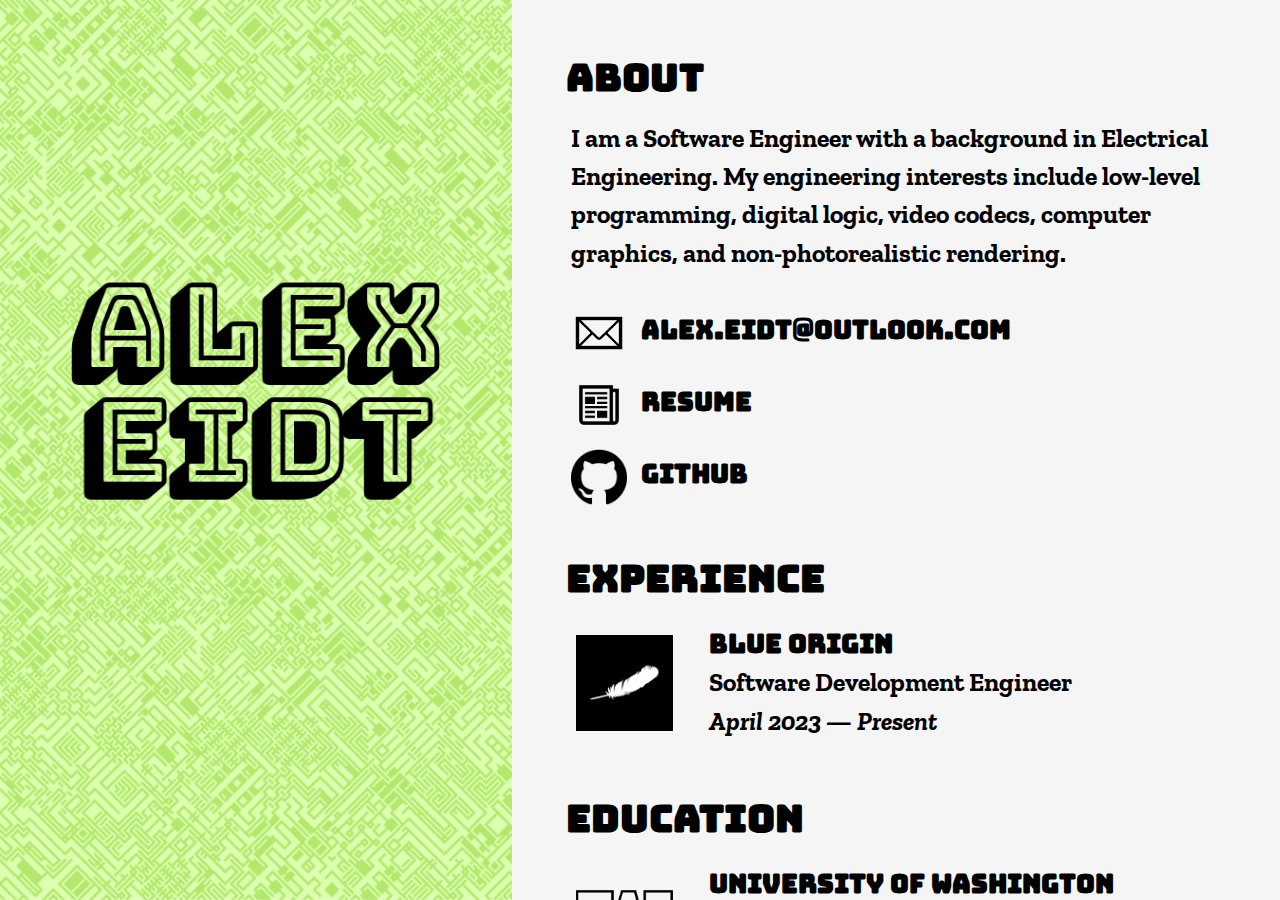
==== commit 7986f444: "Updates" ====
--- a/index.html
+++ b/index.html
@@ -37,7 +37,7 @@
         <h2>About</h2>
         <p>
             I am a Software Engineer with a background in Electrical Engineering.
-            My engineering interests include systems programming, digital logic, cryptography, signal processing, computer vision/graphics, and non-photorealistic rendering.
+            My engineering interests include low-level programming, digital logic, video codecs, computer graphics, and non-photorealistic rendering.
         </p>
         <div class="iconStack">
             <div>
@@ -107,13 +107,10 @@
                 </tr>
             </table>
         </div>
-
-        <br />
-        <div style="display: flex">
-            <h2>Projects</h2>
-            <canvas id="canvas"></canvas>
-        </div>
-        <br />
+        <br />
+
+        <h2>Projects</h2>
+        <p></p>
 
         <div class="projectHeader">
             <h3 class="link">
@@ -336,6 +333,7 @@
             Conway's Game of Life Simulator.
         </p>
 
+        <br />
         <h2>Interests</h2>
         <div style="padding: 0.5rem"></div>
         <div>
@@ -343,19 +341,11 @@
             Basketball.
         </div>
         <div>
-            <img class="largeIcon" src="Icons/bvb.png" alt="Borussia Dortmund Logo" />
-            Football. Dortmund!
-        </div>
-        <div>
-            <img class="largeIcon" src="Icons/piano.png" alt="Piano Icon" onmouseover="this.src='Icons/piano-playing.gif'" onmouseout="this.src='Icons/piano.png'" />
-            Piano.
-        </div>
-        <div>
             <img class="largeIcon" src="Icons/biking.png" alt="Bike Icon" />
             Biking.
         </div>
         <div>
-            <img class="largeIcon" src="Icons/python.png" alt="Python Icon" />
+            <img class="largeIcon" src="Icons/git.png" alt="Git Icon" />
             Programming.
         </div>
         <br />
@@ -363,8 +353,10 @@
         The design of this website was inspired by <a href="http://sub.mersion.cc/" target="_blank">sub.mersion.cc</a>.
         <br />
         <br />
-        <a href="https://creativecommons.org/licenses/by/4.0/" id="copyright" target="_blank">&copy Alex Eidt</a>
-        <br />
+        <div style="display: flex; align-items: center;">
+            <a href="https://creativecommons.org/licenses/by/4.0/" id="copyright" target="_blank">&copy Alex Eidt</a>
+            <canvas id="canvas"></canvas>
+        </div>
     </div>
 </body>
 </html>--- a/style.css
+++ b/style.css
@@ -4,14 +4,14 @@
 }
 
 ::selection {
-    /* background: rgb(221, 255, 176); /* WebKit/Blink Browsers */
+    background: rgb(221, 255, 176); /* WebKit/Blink Browsers */
     /* background: rgb(16, 205, 230); */
-    background: rgb(12, 245, 202);
+    /* background: rgb(12, 245, 202); */
   }
 ::-moz-selection {
-    /* background: rgb(221, 255, 176); /* Gecko Browsers */
+    background: rgb(221, 255, 176); /* Gecko Browsers */
     /* background: rgb(16, 205, 230); */
-    background: rgb(12, 245, 202);
+    /* background: rgb(12, 245, 202); */
 }
 
 /* bungee-regular - latin */
@@ -53,7 +53,7 @@
 canvas {
     /* background-color:#5896ec; */
     background-color: rgba(0, 0, 0, 0);
-    height: 3rem;
+    height: 4.5rem;
 }
 
 .container {
@@ -226,7 +226,7 @@
     padding: 0.5rem;
 }
 
-/* Email, Resume, GitHub, LinkedIn and Hobbies Icons. */
+/* Email, Resume, GitHub Icons. */
 img.largeIcon {
     width: 4.5rem;
     padding: 0.5rem;
@@ -308,6 +308,11 @@
     padding-left: 1rem;
 }
 
+img.bookIcon {
+    max-height: 3rem;
+    padding: 0.25rem;
+}
+
 /* For images that should be inverted. */
 .invert {
     /* The following filters approximate the "whitesmoke" color. */
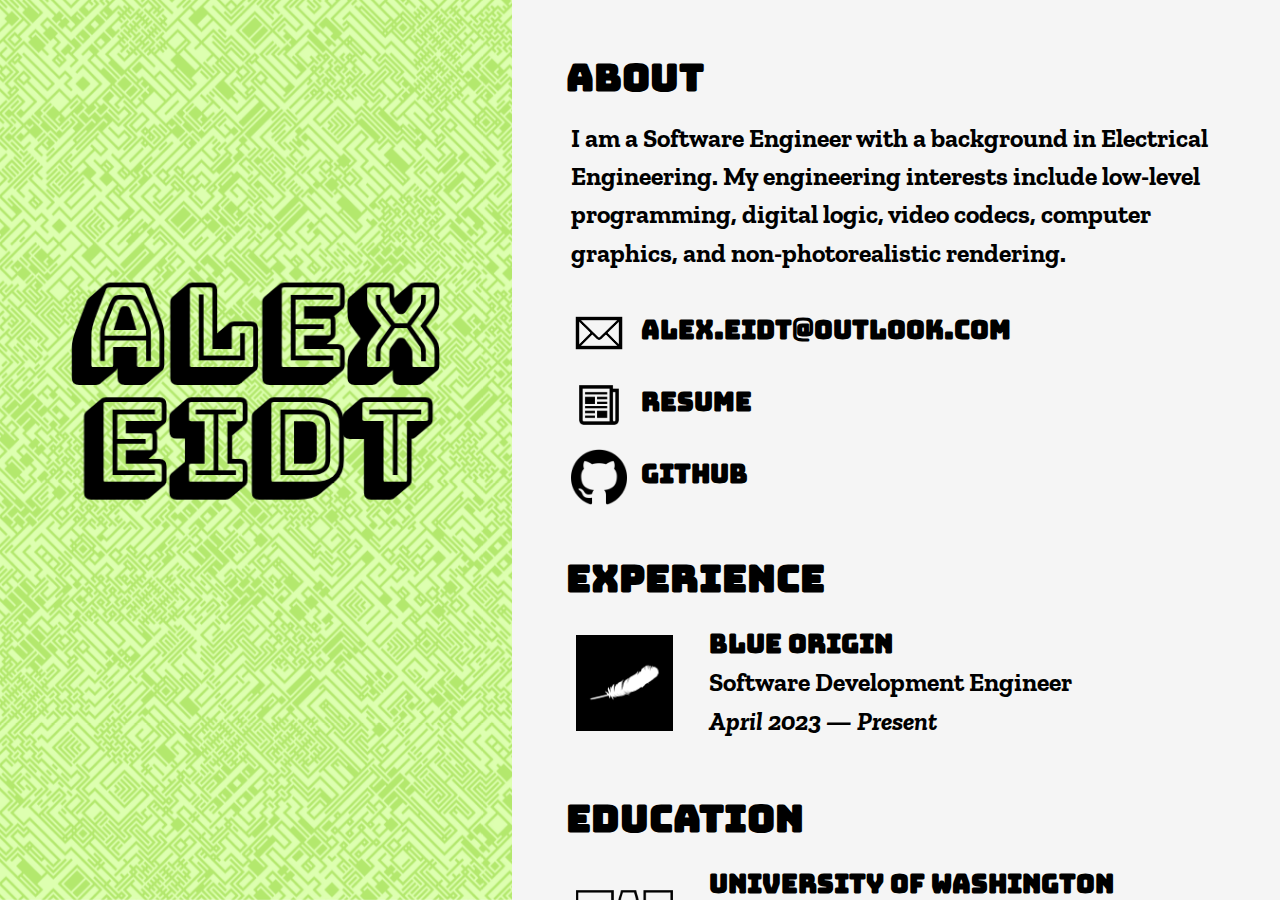
==== commit 563c1f7e: "Cleanup" ====
--- a/index.html
+++ b/index.html
@@ -337,10 +337,6 @@
         <h2>Interests</h2>
         <div style="padding: 0.5rem"></div>
         <div>
-            <img class="largeIcon" src="Icons/basketball.png" alt="Basketball Icon" />
-            Basketball.
-        </div>
-        <div>
             <img class="largeIcon" src="Icons/biking.png" alt="Bike Icon" />
             Biking.
         </div>
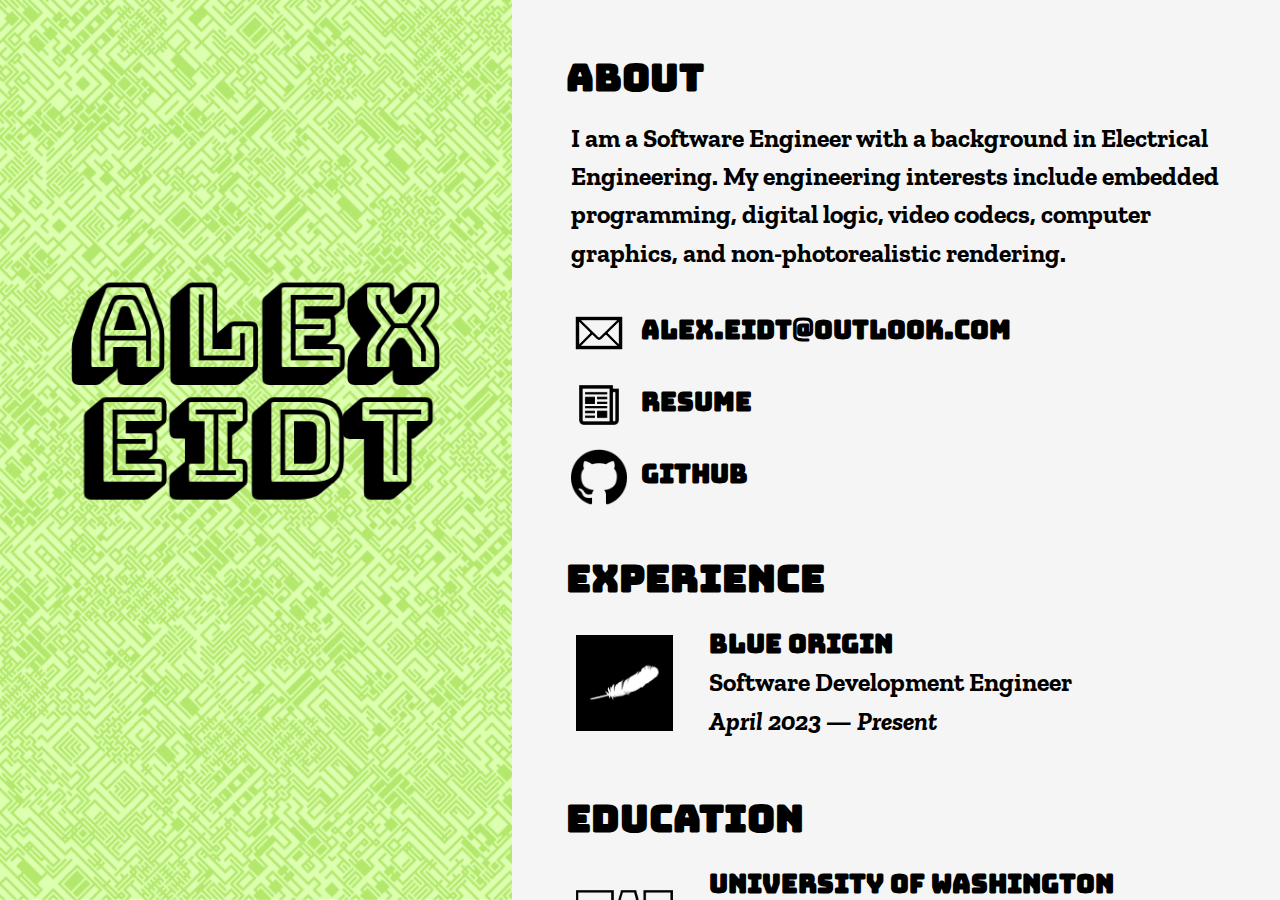
==== commit 8b6dc7b7: "Projects" ====
--- a/index.html
+++ b/index.html
@@ -37,7 +37,7 @@
         <h2>About</h2>
         <p>
             I am a Software Engineer with a background in Electrical Engineering.
-            My engineering interests include low-level programming, digital logic, video codecs, computer graphics, and non-photorealistic rendering.
+            My engineering interests include embedded programming, digital logic, video codecs, computer graphics, and non-photorealistic rendering.
         </p>
         <div class="iconStack">
             <div>
@@ -114,6 +114,24 @@
 
         <div class="projectHeader">
             <h3 class="link">
+                Shockwave
+                <span>
+                    <video poster="Projects/Shockwave.jpg"></video>
+                </span>
+            </h3>
+            <div>
+                <a href="https://github.com/AlexEidt/shockwave" target="_blank">
+                    <img class="projectIcon" src="Icons/github.png" title="Check out the project on GitHub!" alt="GitHub Icon" />
+                </a>
+                <img class="largeIcon" src="Icons/golang.png" title="Built with Go" alt="Go Logo" />
+            </div>
+        </div>
+        <p>
+            Coherence-Enhancing Shock Filter.
+        </p>
+
+        <div class="projectHeader">
+            <h3 class="link">
                 Sudoku
                 <span>
                     <video poster="Projects/Sudoku.png"></video>
@@ -252,6 +270,24 @@
         </div>
         <p>
             Quadtree Image Art.
+        </p>
+
+        <div class="projectHeader">
+            <h3 class="link">
+                Pencil
+                <span>
+                    <video poster="Projects/Pencil.jpg"></video>
+                </span>
+            </h3>
+            <div>
+                <a href="https://github.com/AlexEidt/Pencil" target="_blank">
+                    <img class="projectIcon" src="Icons/github.png" title="Check out the project on GitHub!" alt="GitHub Icon" />
+                </a>
+                <img class="projectIcon" src="Icons/kotlin.png" title="Built with Kotlin" alt="Kotlin Logo" />
+            </div>
+        </div>
+        <p>
+            Colored Pencil and Pencil Sketch Renderer.
         </p>
 
         <div class="projectHeader">
